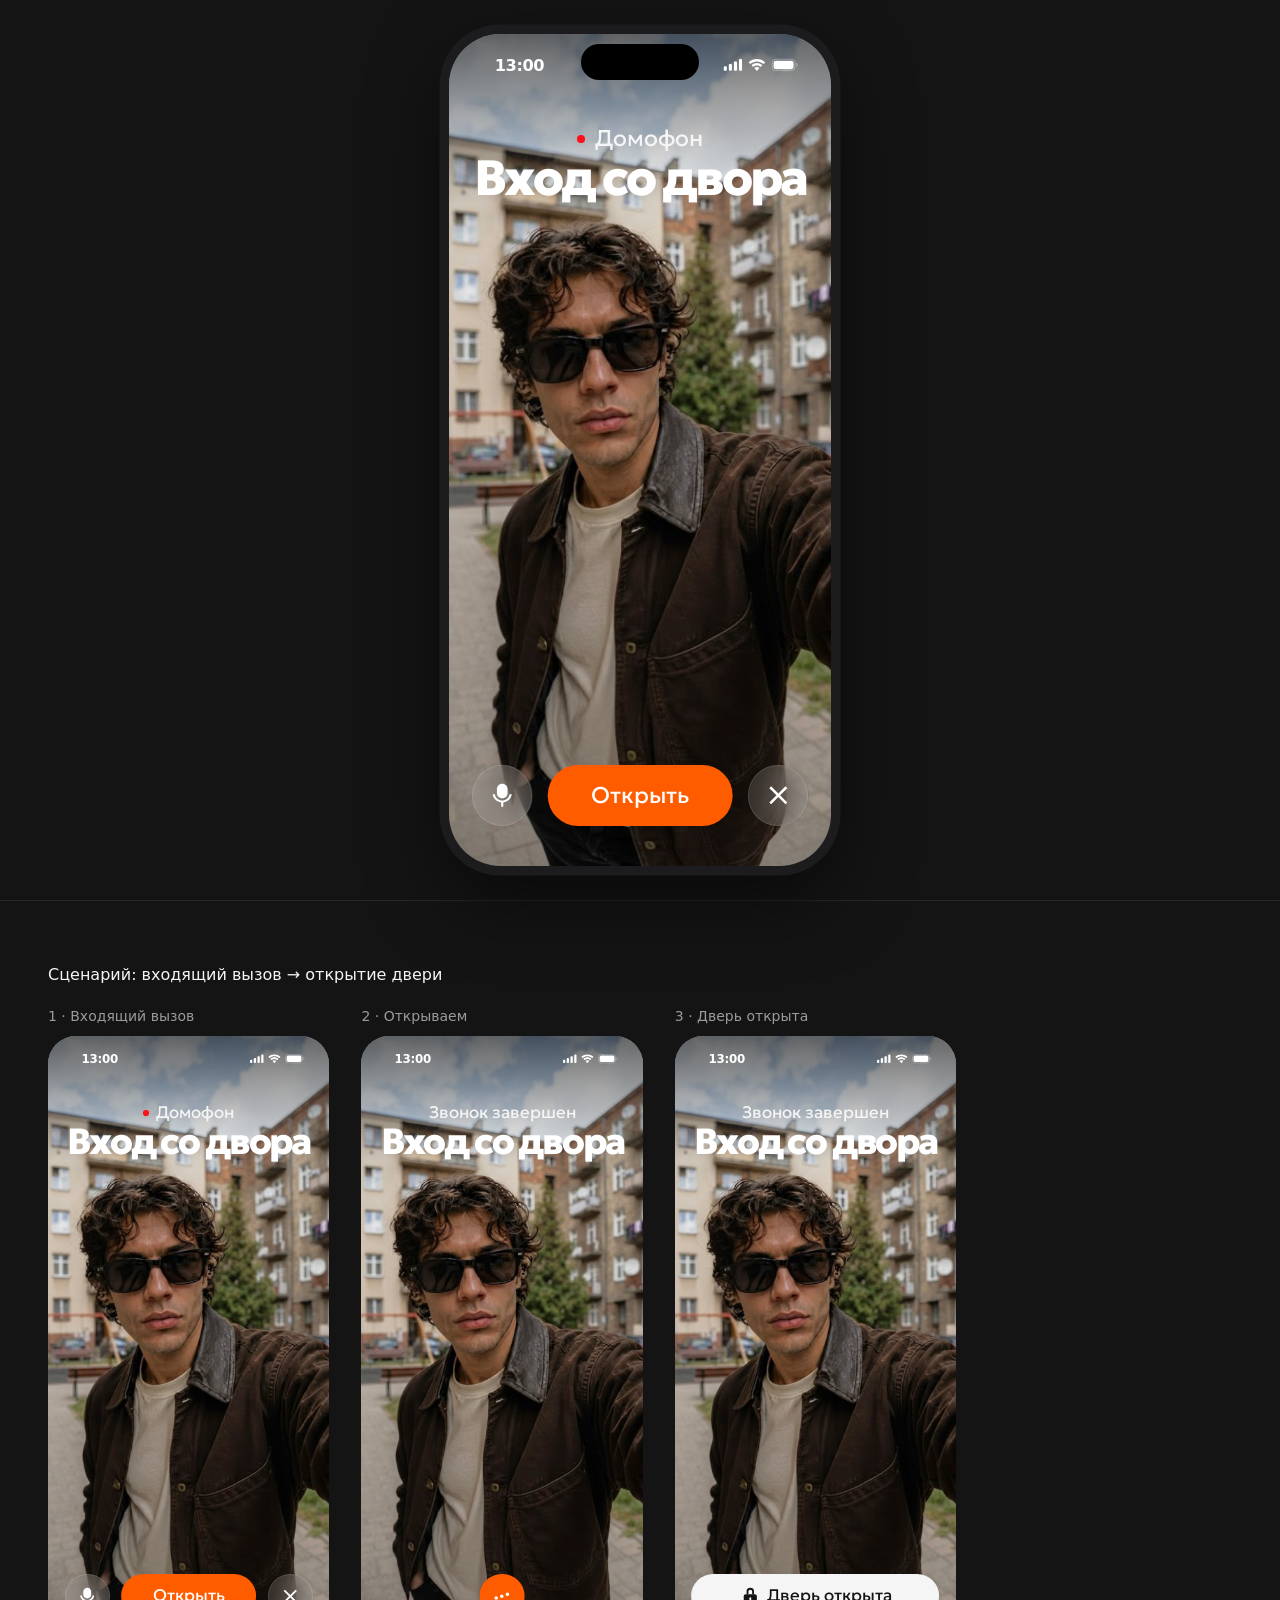
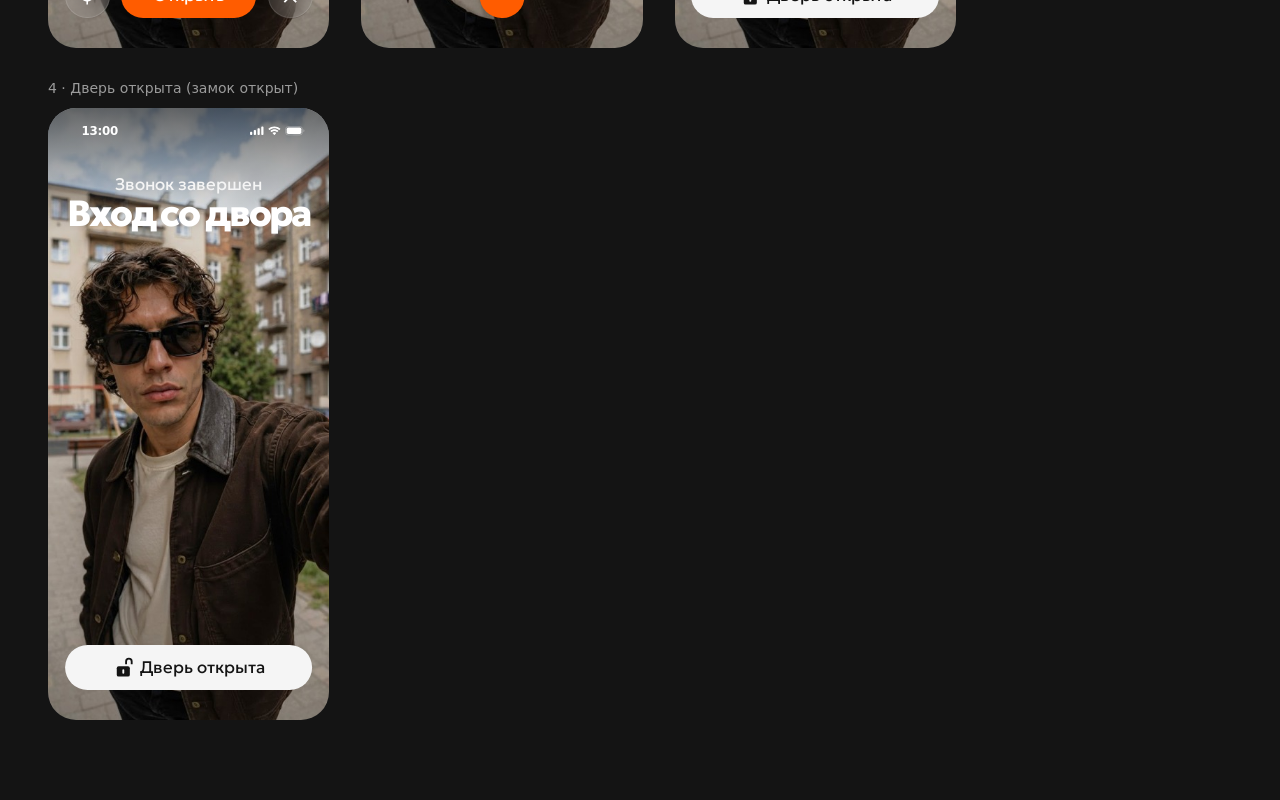
==== intercom-app/index.html @ 859e35d4 "Экран домофона: интерактивный прототип и карточка в списке концептов Co-Authored-By: Claude Opus 5.5" ====
<!doctype html>
<html lang="ru">
<head>
  <meta charset="utf-8">
  <meta name="viewport" content="width=device-width, initial-scale=1, maximum-scale=1, user-scalable=no, viewport-fit=cover">
  <meta name="theme-color" content="#141414">
  <meta name="apple-mobile-web-app-capable" content="yes">
  <meta name="mobile-web-app-capable" content="yes">
  <meta name="apple-mobile-web-app-status-bar-style" content="black-translucent">
  <meta name="apple-mobile-web-app-title" content="Домофон">
  <title>[UI концепт] Приложение домофона</title>
  <meta name="description" content="Автор t.me/yulianiaa">
  <meta property="og:title" content="[UI концепт] Приложение домофона">
  <meta property="og:description" content="Автор t.me/yulianiaa">
  <link rel="preconnect" href="https://fonts.googleapis.com">
  <link rel="preconnect" href="https://fonts.gstatic.com" crossorigin>
  <link rel="stylesheet" href="https://fonts.googleapis.com/css2?family=Geologica:wght@400;500;800&display=swap">
  <link rel="stylesheet" href="src/styles.css">
  <style>
    body { margin: 0; background: #141414; font-family: system-ui, sans-serif; color: #F5F5F5; }

    /* Prototype: one phone, scaled to fit the window */
    .stage { min-height: 100vh; min-height: 100svh; display: flex; align-items: center; justify-content: center; padding: 24px 16px; box-sizing: border-box; }
    /* iPhone frame, same as meters-app: 10px bezel ring + Dynamic Island */
    .stage__phone .screen { zoom: var(--fit, 1); border-radius: 54px; box-shadow: 0 0 0 10px #1c1c1e, 0 30px 80px rgba(0, 0, 0, .6); }
    .island { position: absolute; left: 138.5px; top: 11px; width: 125px; height: 37px; border-radius: 20px; background: #000; }

    /* Gallery of static frames */
    .gallery { padding: 64px 48px 80px; border-top: 1px solid rgba(255, 255, 255, .08); }
    h2 { font-size: 16px; font-weight: 500; margin: 0 0 24px; }
    .row { display: flex; flex-wrap: wrap; gap: 32px; }
    .frame { display: flex; flex-direction: column; gap: 12px; }
    .frame .screen { zoom: .7; }
    .frame__label { font-size: 14px; color: rgba(245, 245, 245, .6); }

    @media (max-width: 480px) {
      .gallery { padding: 48px 16px; }
    }

    /* On a smartphone: full screen like a real app (as in meters-app).
       No bezel and no drawn status bar — the real one is used. Height and positions come from fit(). */
    .app, .app body { height: 100%; overflow: hidden; overscroll-behavior: none; }
    .app body { position: fixed; inset: 0; -webkit-user-select: none; user-select: none; -webkit-tap-highlight-color: transparent; }
    .app .stage { display: block; min-height: 0; height: 100%; padding: 0; }
    .app .stage__phone .screen { border-radius: 0; box-shadow: none; }
    .app .island, .app .screen__statusbar, .app .gallery { display: none; }
    .app button { touch-action: manipulation; }
  </style>
</head>
<body>
  <section class="stage">
    <div class="stage__phone" id="proto"></div>
  </section>

  <section class="gallery">
    <h2>Сценарий: входящий вызов → открытие двери</h2>
    <div class="row">
      <div class="frame"><span class="frame__label">1 · Входящий вызов</span><div id="s1"></div></div>
      <div class="frame"><span class="frame__label">2 · Открываем</span><div id="s2"></div></div>
      <div class="frame"><span class="frame__label">3 · Дверь открыта</span><div id="s3"></div></div>
      <div class="frame"><span class="frame__label">4 · Дверь открыта (замок открыт)</span><div id="s4"></div></div>
    </div>
  </section>

  <script src="src/intercom.js"></script>
  <script>
    const proto = document.getElementById('proto');

    const screen = createIntercomScreen(proto, { interactive: true, intro: true });
    screen.insertAdjacentHTML('beforeend', '<div class="island" aria-hidden="true"></div>');

    // Fit to the window, same approach as meters-app.
    // Desktop: the phone in a bezel. Smartphone: full screen — header under the real status bar,
    // buttons pinned above the home indicator (gaps as in the 402 × 874 layout).
    const isPhone = matchMedia('(max-width: 500px) and (pointer: coarse)');
    const safe = document.createElement('div');
    safe.style.cssText = 'position:fixed;visibility:hidden;pointer-events:none;' +
      'padding-top:env(safe-area-inset-top);padding-bottom:env(safe-area-inset-bottom)';
    document.body.appendChild(safe);

    function fit() {
      document.documentElement.classList.toggle('app', isPhone.matches);
      if (!isPhone.matches) {
        proto.style.setProperty('--fit', Math.max(.3, Math.min(1, (innerHeight - 68) / 874, (innerWidth - 52) / 402)));
        screen.style.height = '';
        screen.style.removeProperty('--header-top');
        screen.style.removeProperty('--controls-top');
        return;
      }
      const k = innerWidth / 402;
      const h = innerHeight / k;
      const cs = getComputedStyle(safe);
      const top = Math.max(parseFloat(cs.paddingTop) / k, 20);
      const bottom = Math.max(parseFloat(cs.paddingBottom) / k + 8, 24);
      proto.style.setProperty('--fit', k);
      screen.style.height = h + 'px';
      screen.style.setProperty('--header-top', top + 32 + 'px');      // 94 − 62 (status bar) in the layout
      screen.style.setProperty('--controls-top', h - bottom - 64 + 'px');
    }
    addEventListener('resize', fit);
    isPhone.addEventListener('change', fit);
    fit();

    createIntercomScreen(document.getElementById('s1'), { state: 'idle' });
    createIntercomScreen(document.getElementById('s2'), { state: 'loading' });
    createIntercomScreen(document.getElementById('s3'), { state: 'done' });
    createIntercomScreen(document.getElementById('s4'), { state: 'done', lockOpen: true });
  </script>
</body>
</html>
---- intercom-app/src/styles.css ----
/* Intercom call screen — design tokens and component styles */

:root {
  /* Colors */
  --color-accent: #FF5C00;          /* Кнопка «Открыть», круг загрузки */
  --color-success-bg: #F5F5F5;      /* Итоговая плашка «Дверь открыта» */
  --color-success-fg: #141414;      /* Текст и замок на итоговой плашке */
  --color-text: #FFFFFF;            /* Заголовок */
  --color-text-secondary: #F5F5F5;  /* Статус: «Домофон», «Звонок завершен» */
  --color-live: #FF1016;            /* Точка live */
  --glass-fill: rgba(255, 255, 255, 0.12);
  --glass-stroke: rgba(255, 255, 255, 0.12);
  --glass-blur: 20px;
  --top-gradient: linear-gradient(180deg, rgba(5, 5, 5, 0.6) 0%, rgba(5, 5, 5, 0) 100%);

  /* Typography (Geologica) */
  --font: "Geologica", system-ui, sans-serif;
  --title-size: 52px;
  --title-line: 52px;
  --title-weight: 800;
  --title-tracking: -3.1px;         /* −6% */
  --body-size: 24px;
  --body-line: 32px;
  --body-weight: 400;

  /* Layout (iPhone 16 Pro, 402 × 874) */
  --screen-w: 402px;
  --screen-h: 874px;
  --side-padding: 24px;
  --header-top: 94px;
  --controls-top: 768px;
  --control-size: 64px;
  --open-width: 194px;

  /* Motion */
  --ease-morph: cubic-bezier(.65, 0, .35, 1);
  --morph-duration: .45s;
  --ease-out: cubic-bezier(.22, 1, .36, 1);
}

* { box-sizing: border-box; }

.screen {
  position: relative;
  width: var(--screen-w);
  height: var(--screen-h);
  overflow: hidden;
  background: #111318;
  font-family: var(--font);
  border-radius: 40px;
}

.screen__photo {
  position: absolute;
  inset: 0;
  width: 100%;
  height: 100%;
  object-fit: cover;
}

.screen__gradient {
  position: absolute;
  left: 0;
  top: 0;
  width: 100%;
  height: 178px;
  background: var(--top-gradient);
}

.screen__statusbar { position: absolute; left: 0; top: 0; }

/* Header */
.header {
  position: absolute;
  left: var(--side-padding);
  right: var(--side-padding);
  top: var(--header-top);
  display: flex;
  flex-direction: column;
  align-items: center;
}

.header__status {
  height: 32px;
  display: flex;
  align-items: center;
  gap: 10px;
  font-size: var(--body-size);
  line-height: var(--body-line);
  font-weight: var(--body-weight);
  color: var(--color-text-secondary);
}

.header__dot {
  width: 8px;
  height: 8px;
  border-radius: 4px;
  background: var(--color-live);
}

.header__title {
  margin: 0;
  font-size: var(--title-size);
  line-height: var(--title-line);
  font-weight: var(--title-weight);
  letter-spacing: var(--title-tracking);
  color: var(--color-text);
  white-space: nowrap;
}

/* Controls */
.controls {
  position: absolute;
  left: var(--side-padding);
  right: var(--side-padding);
  top: var(--controls-top);
  height: var(--control-size);
}

.glass-btn {
  position: absolute;
  top: 0;
  width: var(--control-size);
  height: var(--control-size);
  border-radius: 999px;
  border: 1px solid var(--glass-stroke);
  background: var(--glass-fill);
  backdrop-filter: blur(var(--glass-blur));
  -webkit-backdrop-filter: blur(var(--glass-blur));
  color: #fff;
  display: flex;
  align-items: center;
  justify-content: center;
  padding: 0;
  cursor: pointer;
  transition: opacity .25s ease, transform .3s ease;
}
.glass-btn--left { left: 0; }
.glass-btn--right { right: 0; }

.open-btn {
  position: absolute;
  top: 0;
  left: 50%;
  width: var(--open-width);
  height: var(--control-size);
  transform: translateX(-50%);
  border: none;
  border-radius: 999px;
  background: var(--color-accent);
  color: #fff;
  padding: 0;
  overflow: hidden;
  cursor: pointer;
  font-family: var(--font);
  transition: width var(--morph-duration) var(--ease-morph), background-color var(--morph-duration) ease, transform .15s ease;
}

.open-btn__layer {
  position: absolute;
  inset: 0;
  display: flex;
  align-items: center;
  justify-content: center;
  gap: 8px;
  white-space: nowrap;
  font-size: var(--body-size);
  line-height: var(--body-line);
  font-weight: var(--body-weight);
  opacity: 0;
  transition: opacity .2s ease;
}
.open-btn__layer--done { color: var(--color-success-fg); }

/* States: idle → loading → done */
.is-idle .open-btn__layer--label { opacity: 1; }

.is-loading .glass-btn,
.is-done .glass-btn { opacity: 0; transform: scale(.6); pointer-events: none; }

.is-loading .open-btn { width: var(--control-size); }
.is-loading .open-btn__layer--loading { opacity: 1; transition-delay: .3s; }

.is-done .open-btn { width: 100%; background: var(--color-success-bg); }
.is-done .open-btn__layer--done { opacity: 1; transition: opacity .3s ease .35s; }

/* Press feedback (idle only — later states have no tappable side buttons) */
.is-idle .open-btn:active { transform: translateX(-50%) scale(.96); }
.is-idle .glass-btn:active { transform: scale(.92); transition-duration: .15s; }

/* Live dot: soft pulsing ring while the call is incoming */
.header__dot { animation: live 1.6s ease-out infinite; }
@keyframes live {
  0% { box-shadow: 0 0 0 0 rgba(255, 16, 22, .6); }
  100% { box-shadow: 0 0 0 8px rgba(255, 16, 22, 0); }
}

/* Status text change: «Домофон» → «Звонок завершен» */
.header__status-text.is-swapping { animation: status-in .35s var(--ease-out); }
@keyframes status-in {
  from { opacity: 0; transform: translateY(6px); }
}

/* Entrance: the incoming call appears (fill «backwards» so state transitions still work after) */
.has-intro .screen__photo { animation: intro-photo 1s var(--ease-out) backwards; }
.has-intro .screen__gradient,
.has-intro .screen__statusbar { animation: intro-fade .6s ease .2s backwards; }
.has-intro .header { animation: intro-fade .6s ease .35s backwards; }
/* Buttons fade one by one, not the whole .controls: opacity on a parent switches off the glass blur until it ends */
.has-intro .glass-btn { animation: intro-fade .6s ease .35s backwards; }
.has-intro .open-btn { animation: intro-fade .6s ease .35s backwards; }
@keyframes intro-photo {
  from { opacity: 0; transform: scale(1.08); filter: blur(12px); }
}
@keyframes intro-fade {
  from { opacity: 0; }
}

/* Loading dots: dip down and back, one after another */
.loader-dot {
  transform-box: fill-box;
  transform-origin: center;
  animation: dip .9s ease-in-out infinite;
}
.loader-dot:nth-child(2) { animation-delay: .15s; }
.loader-dot:nth-child(3) { animation-delay: .3s; }
@keyframes dip {
  0%, 70%, 100% { transform: translateY(0); }
  35% { transform: translateY(5px); }
}

/* Lock: shackle lifts and swings open */
.lock__shackle { transform-box: view-box; transform-origin: 20px 13.3px; }
.is-done .lock__shackle { animation: unlock .55s cubic-bezier(.4, 0, .2, 1) .9s forwards; }
@keyframes unlock {
  0% { transform: translateY(0) scaleX(1); }
  35% { transform: translateY(-3px) scaleX(1); }
  100% { transform: translateY(-3px) scaleX(-1); }
}

/* Static frames (gallery): no transitions, fixed lock state */
.is-static .open-btn,
.is-static .open-btn__layer,
.is-static .glass-btn { transition: none; }
.is-static .lock__shackle,
.is-static .header__dot { animation: none; }
.is-static.lock-open .lock__shackle { transform: translateY(-3px) scaleX(-1); }

@media (prefers-reduced-motion: reduce) {
  .open-btn, .open-btn__layer, .glass-btn { transition-duration: .01s; }
  .loader-dot { animation: none; }
  .is-done .lock__shackle { animation-duration: .01s; animation-delay: 0s; }
  .header__dot, .header__status-text.is-swapping,
  .has-intro .screen__photo, .has-intro .screen__gradient, .has-intro .screen__statusbar,
  .has-intro .header, .has-intro .glass-btn, .has-intro .open-btn { animation: none; }
}
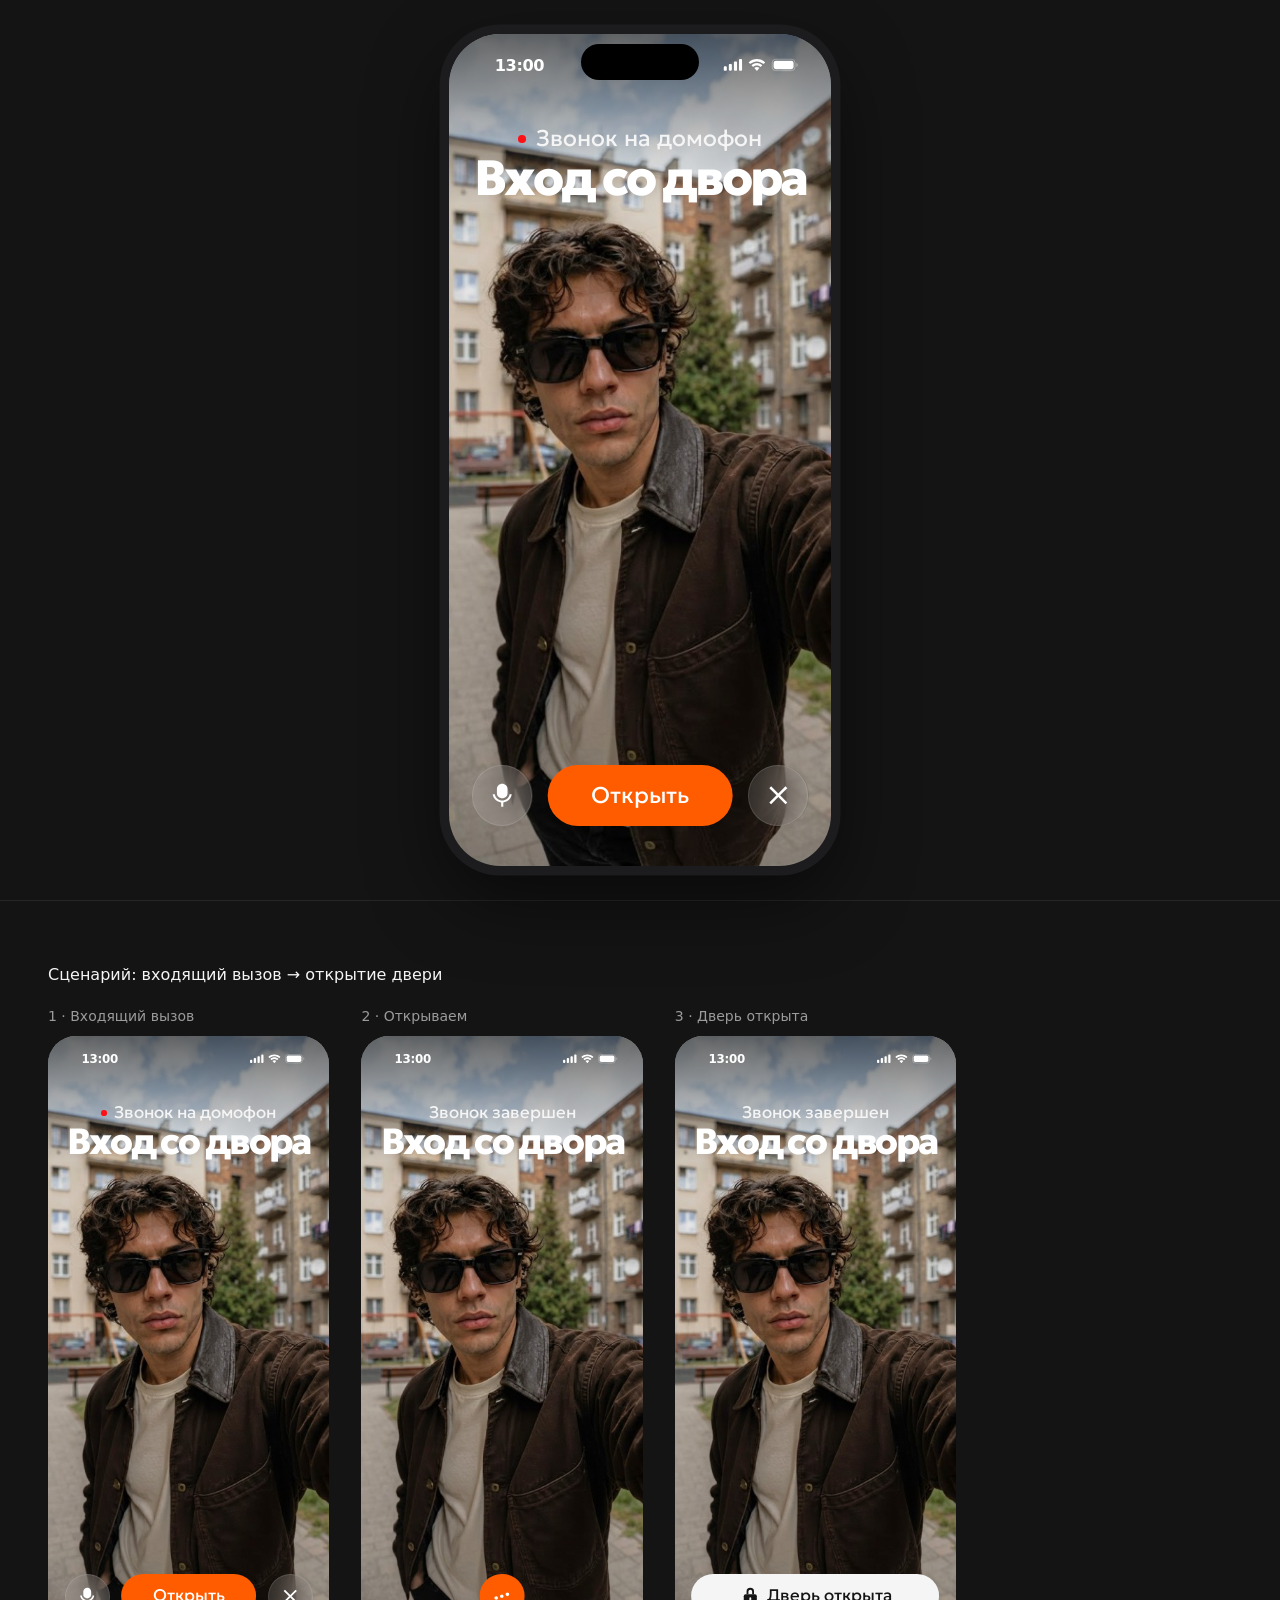
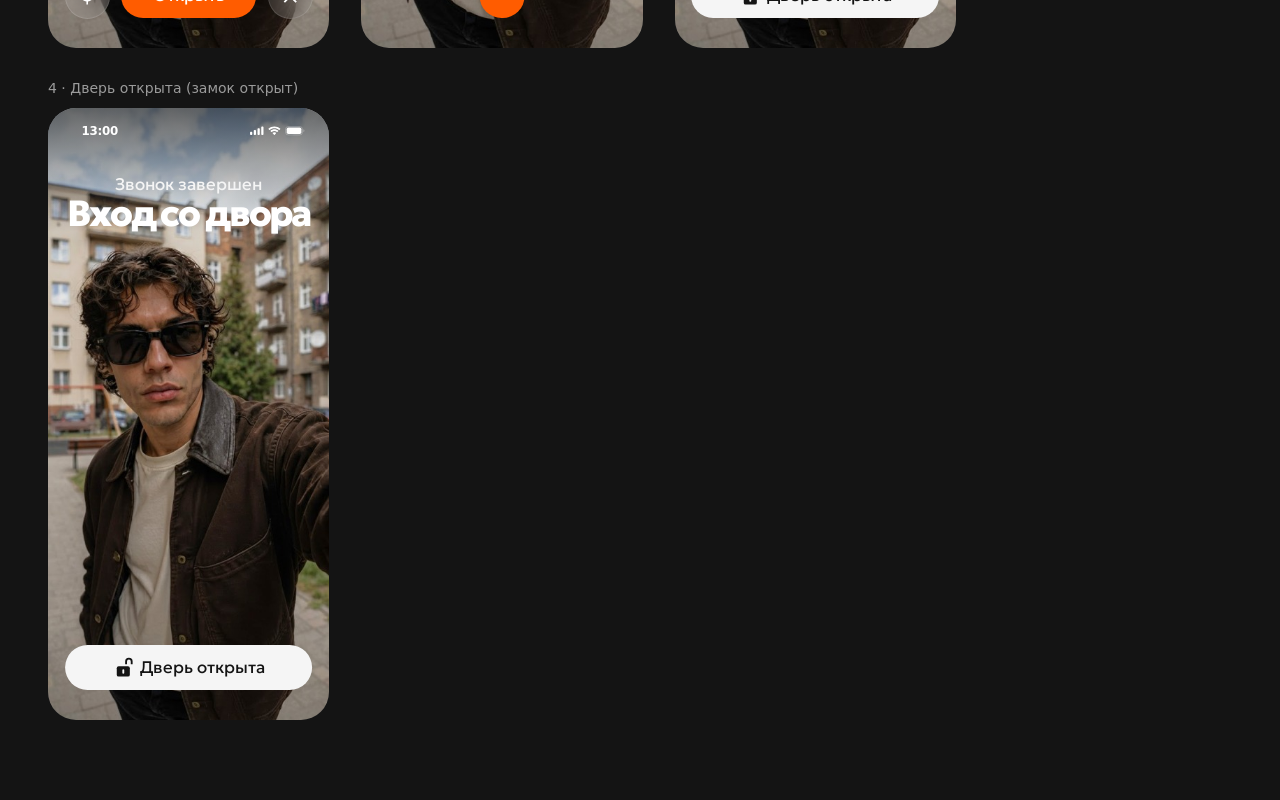
==== commit 5d43394c: "Экран домофона: статус «Звонок на домофон», сглаживание шрифта как в макете Co-Authored-By: Claude O" ====
--- a/intercom-app/index.html
+++ b/intercom-app/index.html
@@ -14,7 +14,7 @@
   <meta property="og:description" content="Автор t.me/yulianiaa">
   <link rel="preconnect" href="https://fonts.googleapis.com">
   <link rel="preconnect" href="https://fonts.gstatic.com" crossorigin>
-  <link rel="stylesheet" href="https://fonts.googleapis.com/css2?family=Geologica:wght@400;500;800&display=swap">
+  <link rel="stylesheet" href="https://fonts.googleapis.com/css2?family=Geologica:wght@400;800&display=swap">
   <link rel="stylesheet" href="src/styles.css">
   <style>
     body { margin: 0; background: #141414; font-family: system-ui, sans-serif; color: #F5F5F5; }
--- a/intercom-app/src/styles.css
+++ b/intercom-app/src/styles.css
@@ -6,7 +6,7 @@
   --color-success-bg: #F5F5F5;      /* Итоговая плашка «Дверь открыта» */
   --color-success-fg: #141414;      /* Текст и замок на итоговой плашке */
   --color-text: #FFFFFF;            /* Заголовок */
-  --color-text-secondary: #F5F5F5;  /* Статус: «Домофон», «Звонок завершен» */
+  --color-text-secondary: #F5F5F5;  /* Статус: «Звонок на домофон», «Звонок завершен» */
   --color-live: #FF1016;            /* Точка live */
   --glass-fill: rgba(255, 255, 255, 0.12);
   --glass-stroke: rgba(255, 255, 255, 0.12);
@@ -48,6 +48,9 @@
   background: #111318;
   font-family: var(--font);
   border-radius: 40px;
+  /* Without this macOS renders light text on dark heavier than in Figma (same as meters-app) */
+  -webkit-font-smoothing: antialiased;
+  -moz-osx-font-smoothing: grayscale;
 }
 
 .screen__photo {
@@ -195,7 +198,7 @@
   100% { box-shadow: 0 0 0 8px rgba(255, 16, 22, 0); }
 }
 
-/* Status text change: «Домофон» → «Звонок завершен» */
+/* Status text change: «Звонок на домофон» → «Звонок завершен» */
 .header__status-text.is-swapping { animation: status-in .35s var(--ease-out); }
 @keyframes status-in {
   from { opacity: 0; transform: translateY(6px); }
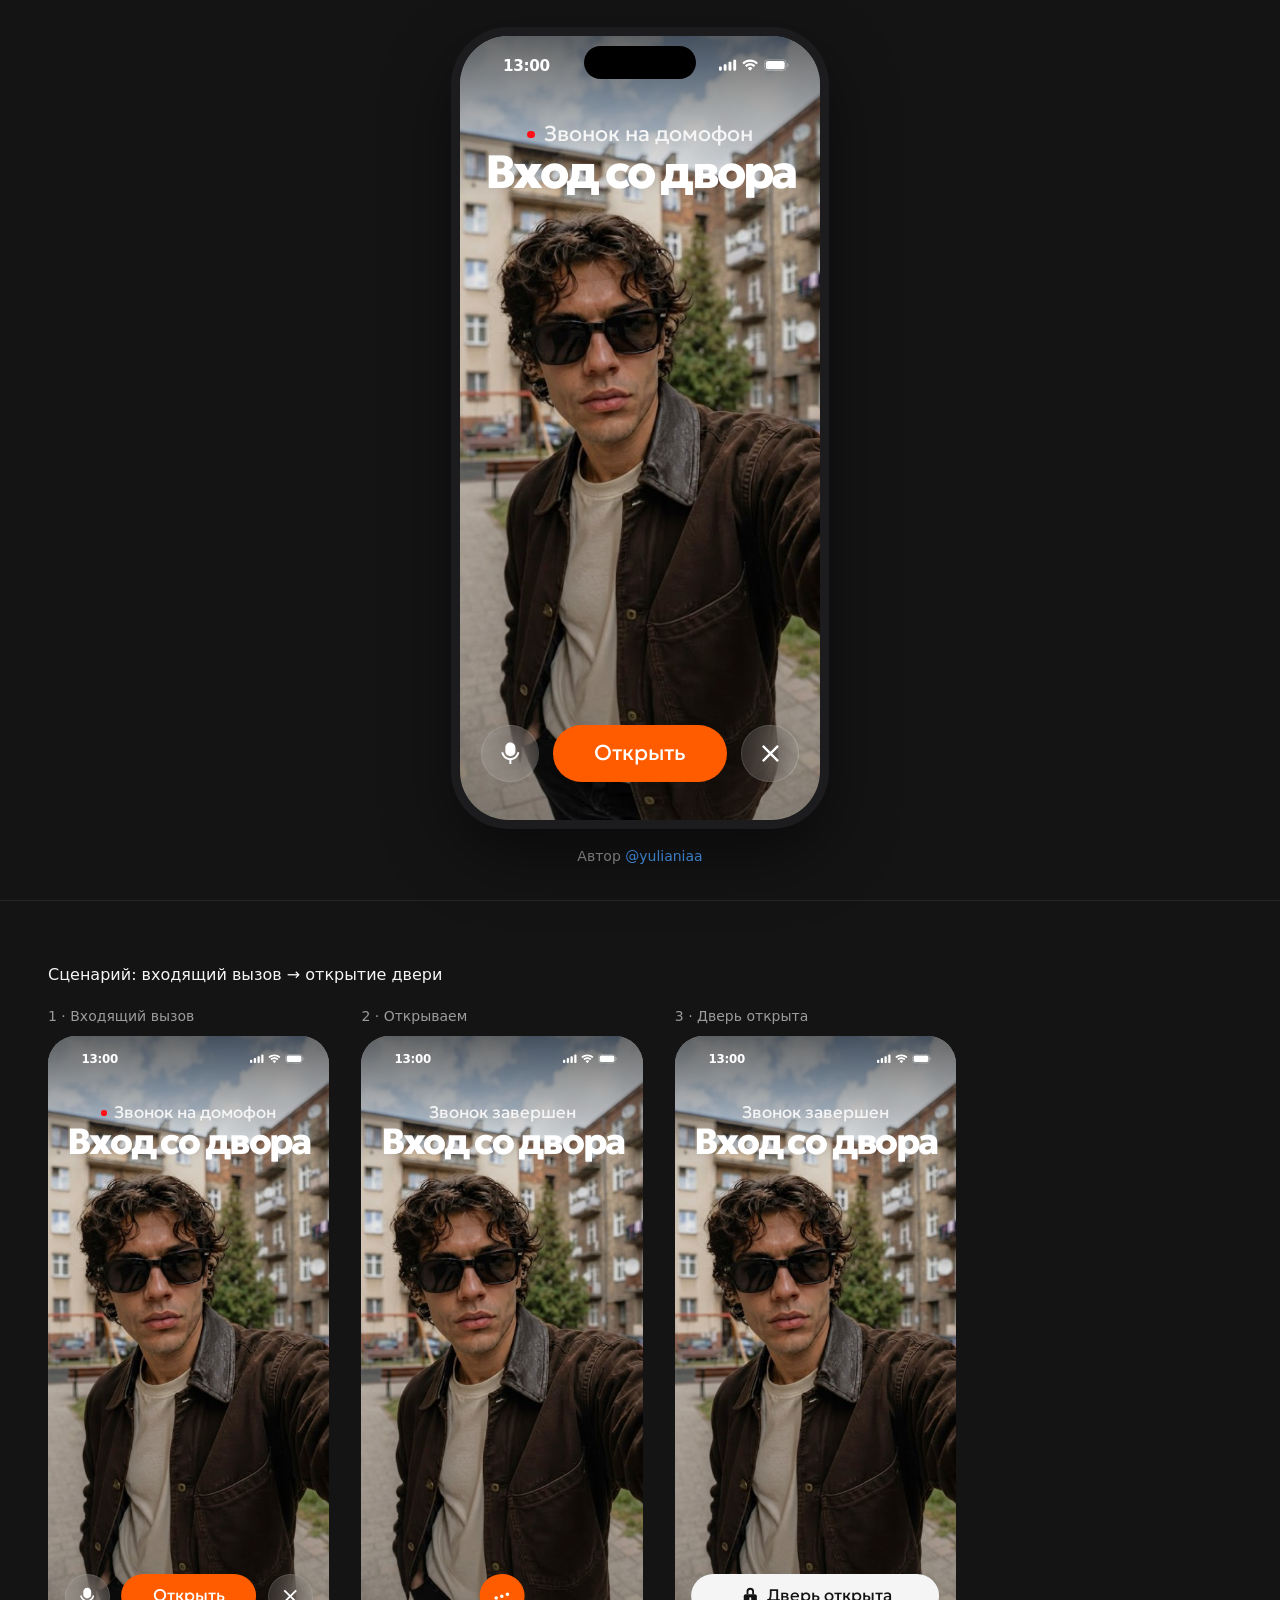
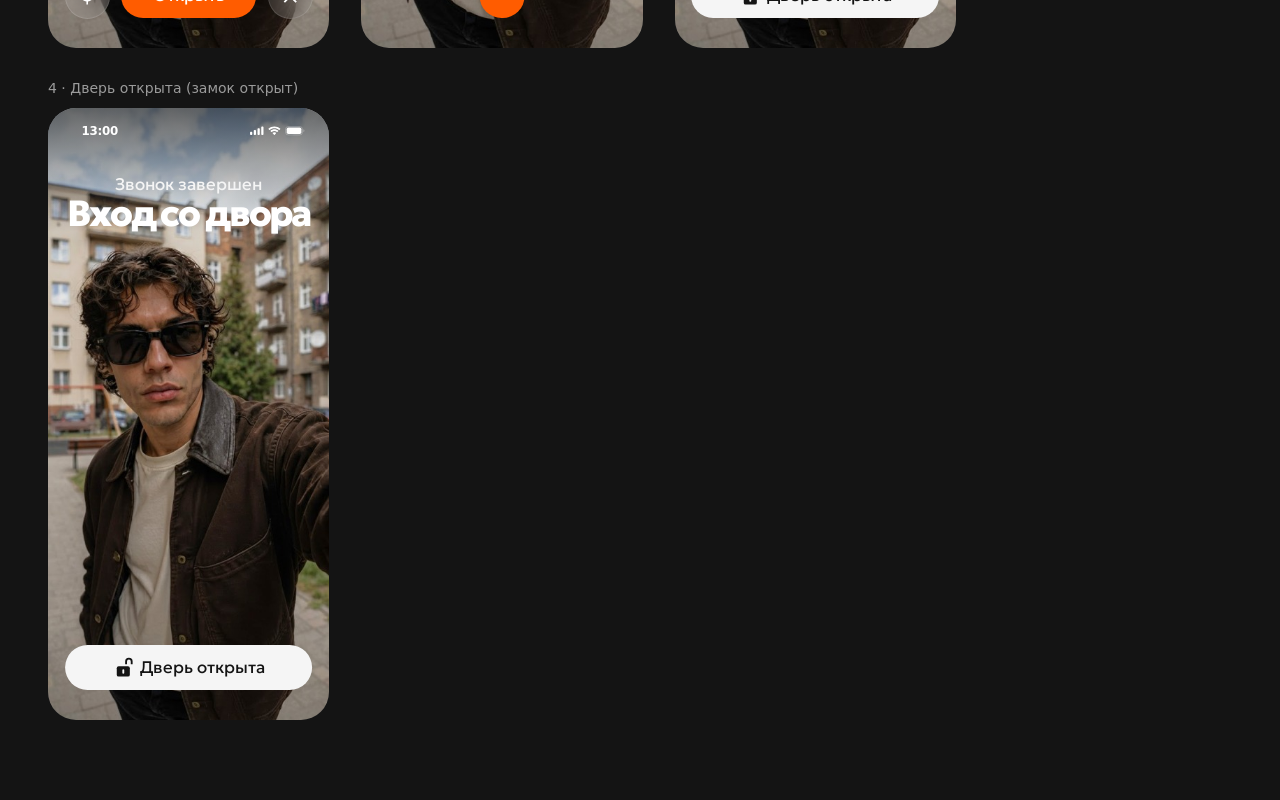
==== commit 5301c4df: "Подпись «Автор @yulianiaa» под телефоном, название и описание страницы meters-app Co-Authored-By: Cl" ====
--- a/intercom-app/index.html
+++ b/intercom-app/index.html
@@ -20,7 +20,10 @@
     body { margin: 0; background: #141414; font-family: system-ui, sans-serif; color: #F5F5F5; }
 
     /* Prototype: one phone, scaled to fit the window */
-    .stage { min-height: 100vh; min-height: 100svh; display: flex; align-items: center; justify-content: center; padding: 24px 16px; box-sizing: border-box; }
+    .stage { min-height: 100vh; min-height: 100svh; display: flex; flex-direction: column; align-items: center; justify-content: center; gap: 28px; padding: 24px 16px; box-sizing: border-box; }
+    .stage__author { margin: 0; font-size: 14px; color: rgba(245, 245, 245, .6); }
+    .stage__author a { color: #4DA3FF; text-decoration: none; }
+    .stage__author a:hover { color: #7DBBFF; }
     /* iPhone frame, same as meters-app: 10px bezel ring + Dynamic Island */
     .stage__phone .screen { zoom: var(--fit, 1); border-radius: 54px; box-shadow: 0 0 0 10px #1c1c1e, 0 30px 80px rgba(0, 0, 0, .6); }
     .island { position: absolute; left: 138.5px; top: 11px; width: 125px; height: 37px; border-radius: 20px; background: #000; }
@@ -43,13 +46,14 @@
     .app body { position: fixed; inset: 0; -webkit-user-select: none; user-select: none; -webkit-tap-highlight-color: transparent; }
     .app .stage { display: block; min-height: 0; height: 100%; padding: 0; }
     .app .stage__phone .screen { border-radius: 0; box-shadow: none; }
-    .app .island, .app .screen__statusbar, .app .gallery { display: none; }
+    .app .island, .app .screen__statusbar, .app .stage__author, .app .gallery { display: none; }
     .app button { touch-action: manipulation; }
   </style>
 </head>
 <body>
   <section class="stage">
     <div class="stage__phone" id="proto"></div>
+    <p class="stage__author">Автор <a href="https://t.me/yulianiaa" target="_blank" rel="noopener">@yulianiaa</a></p>
   </section>
 
   <section class="gallery">
@@ -81,7 +85,7 @@
     function fit() {
       document.documentElement.classList.toggle('app', isPhone.matches);
       if (!isPhone.matches) {
-        proto.style.setProperty('--fit', Math.max(.3, Math.min(1, (innerHeight - 68) / 874, (innerWidth - 52) / 402)));
+        proto.style.setProperty('--fit', Math.max(.3, Math.min(1, (innerHeight - 116) / 874, (innerWidth - 52) / 402)));
         screen.style.height = '';
         screen.style.removeProperty('--header-top');
         screen.style.removeProperty('--controls-top');
--- a/intercom-app/src/styles.css
+++ b/intercom-app/src/styles.css
@@ -36,7 +36,12 @@
   --ease-morph: cubic-bezier(.65, 0, .35, 1);
   --morph-duration: .45s;
   --ease-out: cubic-bezier(.22, 1, .36, 1);
-}
+
+  /* Mouse cursor, same as meters-app: white 16px dot with a soft even shadow, everywhere incl. buttons */
+  --cursor: url("data:image/svg+xml,%3Csvg xmlns='http://www.w3.org/2000/svg' width='36' height='36'%3E%3Cfilter id='s' x='-50%25' y='-50%25' width='200%25' height='200%25'%3E%3CfeDropShadow dx='0' dy='0' stdDeviation='2.5' flood-opacity='0.25'/%3E%3C/filter%3E%3Ccircle cx='18' cy='18' r='8' fill='%23f5f5f5' filter='url(%23s)'/%3E%3C/svg%3E") 18 18, auto;
+}
+
+html, html * { cursor: var(--cursor); }
 
 * { box-sizing: border-box; }
 
@@ -135,7 +140,7 @@
   align-items: center;
   justify-content: center;
   padding: 0;
-  cursor: pointer;
+  cursor: var(--cursor);
   transition: opacity .25s ease, transform .3s ease;
 }
 .glass-btn--left { left: 0; }
@@ -154,7 +159,7 @@
   color: #fff;
   padding: 0;
   overflow: hidden;
-  cursor: pointer;
+  cursor: var(--cursor);
   font-family: var(--font);
   transition: width var(--morph-duration) var(--ease-morph), background-color var(--morph-duration) ease, transform .15s ease;
 }
